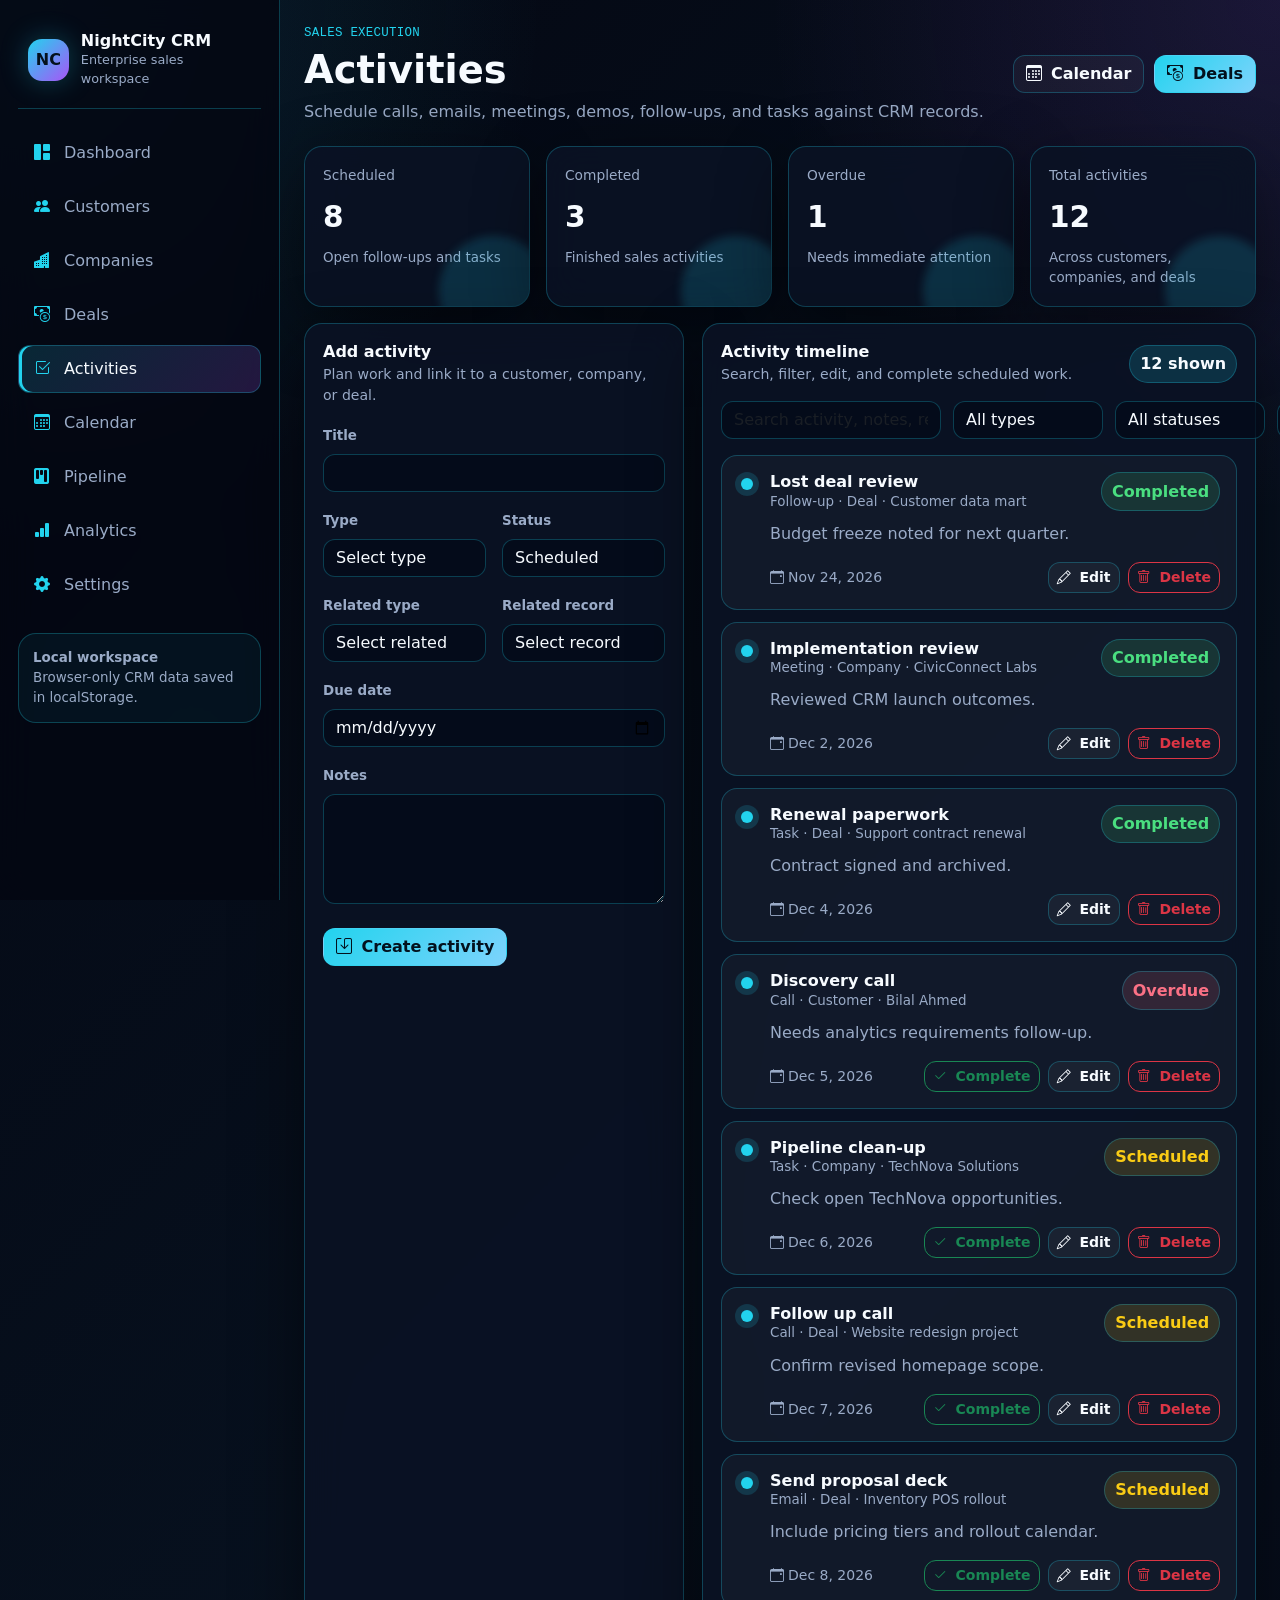
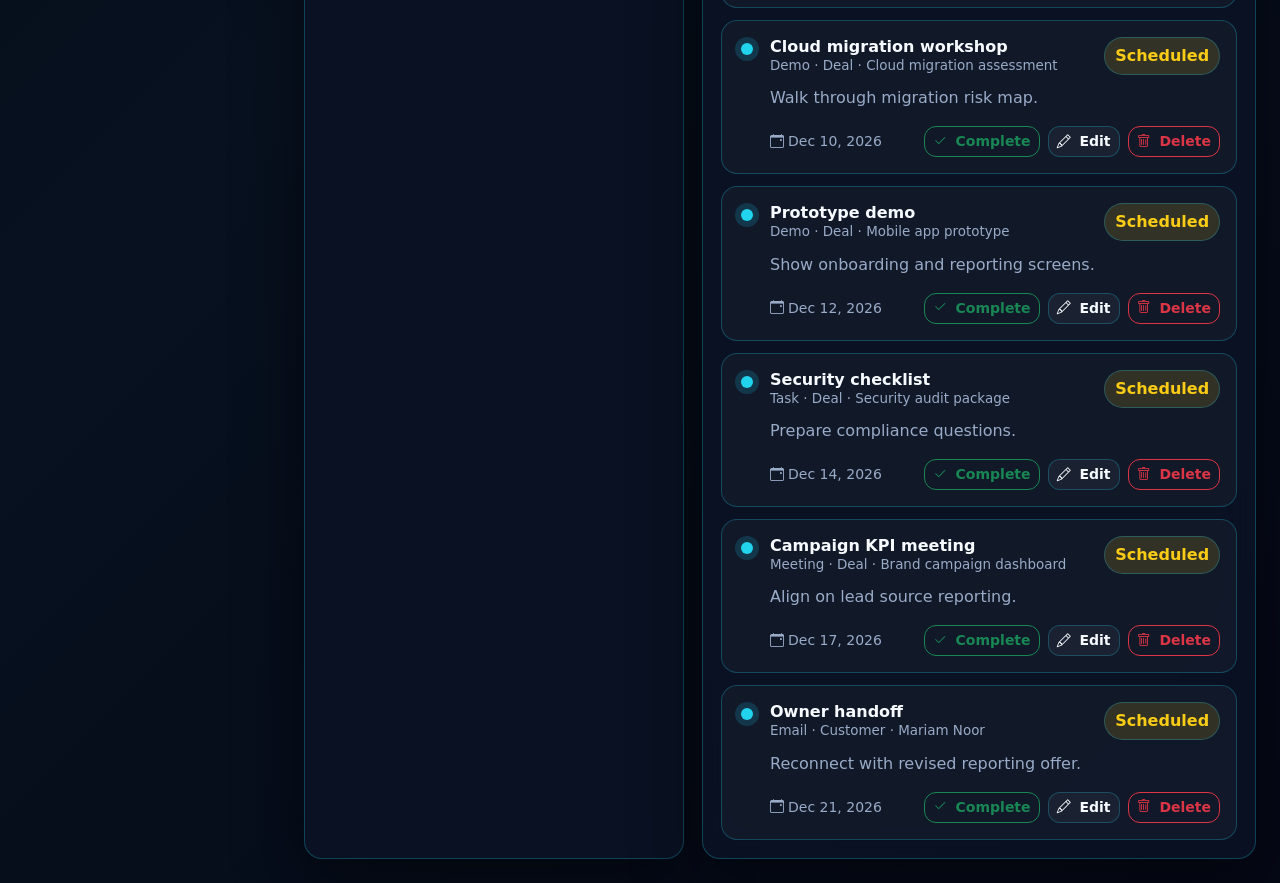
==== activities.html @ 767fdb7a "Build CRM Dashboard browser app" ====
<!-- activities.html -->
<!doctype html>
<html lang="en">
  <head>
    <meta charset="utf-8" />
    <meta name="viewport" content="width=device-width, initial-scale=1" />
    <title>CRM Dashboard | Activities</title>
    <link
      href="https://cdn.jsdelivr.net/npm/bootstrap@5.3.3/dist/css/bootstrap.min.css"
      rel="stylesheet"
    />
    <link
      href="https://cdn.jsdelivr.net/npm/bootstrap-icons@1.11.3/font/bootstrap-icons.css"
      rel="stylesheet"
    />
    <link href="styles.css" rel="stylesheet" />
    <link href="css/activities.css" rel="stylesheet" />
  </head>
  <body>
    <div id="app"></div>

    <script src="https://code.jquery.com/jquery-3.7.1.min.js"></script>
    <script src="https://cdn.jsdelivr.net/npm/bootstrap@5.3.3/dist/js/bootstrap.bundle.min.js"></script>
    <script src="js/shared.js"></script>
    <script src="js/activities.js"></script>
  </body>
</html>
---- styles.css ----
:root {
  --bg: #040712;
  --bg-soft: #07111f;
  --card: rgba(10, 18, 36, 0.9);
  --card-strong: rgba(14, 24, 48, 0.96);
  --text: #f7fbff;
  --muted: #9aabc7;
  --cyan: #22d3ee;
  --cyan-soft: rgba(34, 211, 238, 0.16);
  --purple: #a855f7;
  --purple-soft: rgba(168, 85, 247, 0.2);
  --green: #4ade80;
  --green-soft: rgba(74, 222, 128, 0.14);
  --yellow: #facc15;
  --red: #fb7185;
  --border: rgba(34, 211, 238, 0.26);
  --shadow: 0 22px 70px rgba(0, 0, 0, 0.48);
  --radius: 18px;
  --mono: "Cascadia Code", "Fira Code", Consolas, monospace;
}

* {
  box-sizing: border-box;
}

html {
  min-height: 100%;
}

body {
  min-height: 100vh;
  margin: 0;
  background:
    radial-gradient(
      circle at top left,
      rgba(34, 211, 238, 0.14),
      transparent 34rem
    ),
    radial-gradient(
      circle at top right,
      rgba(168, 85, 247, 0.13),
      transparent 32rem
    ),
    linear-gradient(135deg, #040712 0%, #07111f 52%, #050816 100%);
  color: var(--text);
  font-family:
    Inter,
    system-ui,
    -apple-system,
    BlinkMacSystemFont,
    "Segoe UI",
    sans-serif;
  overflow-x: hidden;
}

body.light-mode {
  --bg: #f4f7fb;
  --bg-soft: #eaf0f8;
  --card: rgba(255, 255, 255, 0.92);
  --card-strong: rgba(255, 255, 255, 0.98);
  --text: #0d1728;
  --muted: #5e6b7f;
  --border: rgba(15, 93, 120, 0.2);
  --shadow: 0 18px 45px rgba(15, 23, 42, 0.14);
  background:
    radial-gradient(
      circle at top left,
      rgba(34, 211, 238, 0.16),
      transparent 34rem
    ),
    radial-gradient(
      circle at top right,
      rgba(168, 85, 247, 0.12),
      transparent 32rem
    ),
    linear-gradient(135deg, #f4f7fb 0%, #eaf0f8 52%, #f8fbff 100%);
}

a {
  color: inherit;
  text-decoration: none;
}

button,
input,
select,
textarea {
  font: inherit;
}

.app-shell {
  display: grid;
  grid-template-columns: 280px minmax(0, 1fr);
  min-height: 100vh;
}

.sidebar {
  position: sticky;
  top: 0;
  height: 100vh;
  padding: 22px 18px;
  background: rgba(4, 7, 18, 0.82);
  border-right: 1px solid var(--border);
  backdrop-filter: blur(18px);
  z-index: 30;
}

.light-mode .sidebar {
  background: rgba(255, 255, 255, 0.86);
}

.sidebar-brand {
  display: flex;
  align-items: center;
  gap: 12px;
  padding: 10px 10px 20px;
  border-bottom: 1px solid var(--border);
}

.brand-mark {
  display: grid;
  place-items: center;
  width: 42px;
  height: 42px;
  border-radius: 14px;
  background: linear-gradient(135deg, var(--cyan), var(--purple));
  color: #04111c;
  font-weight: 900;
  box-shadow: 0 0 28px rgba(34, 211, 238, 0.28);
}

.brand-text {
  min-width: 0;
}

.brand-title {
  display: block;
  font-weight: 800;
  line-height: 1.1;
}

.brand-subtitle {
  display: block;
  color: var(--muted);
  font-size: 0.8rem;
}

.sidebar-nav {
  display: grid;
  gap: 6px;
  margin-top: 20px;
}

.nav-link {
  display: flex;
  align-items: center;
  gap: 11px;
  min-height: 44px;
  padding: 11px 12px;
  color: var(--muted);
  border: 1px solid transparent;
  border-radius: 12px;
  transition: 160ms ease;
}

.nav-link:hover {
  color: var(--text);
  background: var(--cyan-soft);
  border-color: var(--border);
}

.nav-link.active {
  color: var(--text);
  background: linear-gradient(135deg, var(--cyan-soft), var(--purple-soft));
  border-color: var(--border);
  box-shadow: inset 3px 0 0 var(--cyan);
}

.nav-icon {
  display: grid;
  place-items: center;
  width: 22px;
  color: var(--cyan);
  font-size: 1rem;
}

.sidebar-footer {
  margin-top: 24px;
  padding: 14px;
  color: var(--muted);
  border: 1px solid var(--border);
  border-radius: var(--radius);
  background: rgba(34, 211, 238, 0.06);
  font-size: 0.84rem;
}

.compact-sidebar .app-shell {
  grid-template-columns: 92px minmax(0, 1fr);
}

.compact-sidebar .sidebar {
  padding-inline: 14px;
}

.compact-sidebar .brand-text,
.compact-sidebar .nav-label,
.compact-sidebar .sidebar-footer {
  display: none;
}

.compact-sidebar .sidebar-brand {
  justify-content: center;
  padding-inline: 0;
}

.compact-sidebar .nav-link {
  justify-content: center;
}

.main-content {
  min-width: 0;
  padding: 24px;
}

.topbar {
  display: flex;
  align-items: center;
  justify-content: space-between;
  gap: 16px;
  margin-bottom: 22px;
}

.page-kicker {
  color: var(--cyan);
  font-family: var(--mono);
  font-size: 0.78rem;
  letter-spacing: 0.02em;
  text-transform: uppercase;
}

.page-title {
  margin: 4px 0 0;
  font-size: clamp(1.7rem, 3vw, 2.6rem);
  font-weight: 850;
}

.page-description {
  max-width: 760px;
  margin: 7px 0 0;
  color: var(--muted);
}

.topbar-actions {
  display: flex;
  flex-wrap: wrap;
  justify-content: flex-end;
  gap: 10px;
}

.panel,
.metric-card,
.form-panel,
.table-panel,
.chart-panel {
  border: 1px solid var(--border);
  border-radius: var(--radius);
  background: var(--card);
  box-shadow: var(--shadow);
  backdrop-filter: blur(18px);
}

.panel {
  padding: 18px;
}

.panel-header,
.table-header,
.form-header,
.chart-header {
  display: flex;
  align-items: center;
  justify-content: space-between;
  gap: 16px;
  margin-bottom: 16px;
}

.panel-title {
  margin: 0;
  font-size: 1rem;
  font-weight: 800;
}

.panel-subtitle {
  margin: 3px 0 0;
  color: var(--muted);
  font-size: 0.88rem;
}

.metric-grid {
  display: grid;
  grid-template-columns: repeat(4, minmax(0, 1fr));
  gap: 16px;
}

.metric-card {
  position: relative;
  min-height: 132px;
  padding: 18px;
  overflow: hidden;
}

.metric-card::after {
  content: "";
  position: absolute;
  inset: auto -20px -40px auto;
  width: 110px;
  height: 110px;
  border-radius: 999px;
  background: var(--cyan-soft);
  filter: blur(4px);
}

.metric-label {
  color: var(--muted);
  font-size: 0.86rem;
}

.metric-value {
  margin-top: 10px;
  font-size: 1.85rem;
  font-weight: 850;
}

.metric-note {
  margin-top: 8px;
  color: var(--muted);
  font-size: 0.84rem;
}

.content-grid {
  display: grid;
  grid-template-columns: minmax(0, 1.35fr) minmax(320px, 0.65fr);
  gap: 18px;
}

.section-stack {
  display: grid;
  gap: 18px;
}

.btn {
  border-radius: 12px;
  font-weight: 750;
}

.btn-primary {
  color: #03111d;
  background: linear-gradient(135deg, var(--cyan), #7dd3fc);
  border-color: transparent;
}

.btn-primary:hover {
  color: #03111d;
  filter: brightness(1.08);
}

.btn-outline-info,
.btn-outline-light,
.btn-outline-secondary,
.btn-outline-danger,
.btn-outline-success,
.btn-outline-warning {
  border-radius: 12px;
}

.btn-ghost {
  color: var(--text);
  background: rgba(255, 255, 255, 0.04);
  border: 1px solid var(--border);
}

.btn-ghost:hover {
  color: var(--text);
  background: var(--cyan-soft);
}

.form-control,
.form-select,
textarea.form-control {
  color: var(--text);
  background: rgba(3, 10, 24, 0.72);
  border: 1px solid var(--border);
  border-radius: 12px;
}

.form-control:focus,
.form-select:focus,
textarea.form-control:focus {
  color: var(--text);
  background: rgba(3, 10, 24, 0.88);
  border-color: var(--cyan);
  box-shadow: 0 0 0 0.2rem rgba(34, 211, 238, 0.16);
}

.light-mode .form-control,
.light-mode .form-select,
.light-mode textarea.form-control {
  color: var(--text);
  background: rgba(255, 255, 255, 0.8);
}

.form-label {
  color: var(--muted);
  font-weight: 700;
  font-size: 0.84rem;
}

.filter-bar {
  display: grid;
  grid-template-columns: minmax(220px, 1fr) repeat(3, minmax(150px, 220px));
  gap: 12px;
  margin-bottom: 16px;
}

.table {
  margin: 0;
  color: var(--text);
  vertical-align: middle;
}

.table thead th {
  color: var(--muted);
  border-bottom: 1px solid var(--border);
  font-size: 0.78rem;
  letter-spacing: 0.02em;
  text-transform: uppercase;
}

.table tbody td {
  border-color: rgba(154, 171, 199, 0.16);
}

.table-hover tbody tr:hover {
  color: var(--text);
  background: rgba(34, 211, 238, 0.07);
}

.table-responsive {
  border-radius: 14px;
}

.badge-soft {
  display: inline-flex;
  align-items: center;
  gap: 6px;
  padding: 0.38rem 0.62rem;
  border: 1px solid var(--border);
  border-radius: 999px;
  background: var(--cyan-soft);
  color: var(--text);
  font-weight: 750;
}

.badge-lead,
.badge-new {
  background: var(--cyan-soft);
  color: var(--cyan);
}

.badge-prospect,
.badge-qualified,
.badge-proposal {
  background: var(--purple-soft);
  color: #d8b4fe;
}

.badge-customer,
.badge-won,
.badge-completed {
  background: var(--green-soft);
  color: var(--green);
}

.badge-inactive,
.badge-lost,
.badge-overdue {
  background: rgba(251, 113, 133, 0.14);
  color: var(--red);
}

.badge-negotiation,
.badge-scheduled {
  background: rgba(250, 204, 21, 0.14);
  color: var(--yellow);
}

.action-row {
  display: flex;
  flex-wrap: wrap;
  gap: 8px;
}

.icon-btn {
  display: inline-grid;
  place-items: center;
  width: 34px;
  height: 34px;
  padding: 0;
  border-radius: 10px;
}

.empty-state {
  display: grid;
  place-items: center;
  min-height: 180px;
  padding: 28px;
  color: var(--muted);
  text-align: center;
  border: 1px dashed var(--border);
  border-radius: var(--radius);
  background: rgba(255, 255, 255, 0.025);
}

.status-toast {
  position: fixed;
  right: 22px;
  bottom: 22px;
  z-index: 2000;
  min-width: min(360px, calc(100vw - 44px));
  padding: 14px 16px;
  color: var(--text);
  border: 1px solid var(--border);
  border-radius: 14px;
  background: var(--card-strong);
  box-shadow: var(--shadow);
}

.status-toast.success {
  border-color: rgba(74, 222, 128, 0.45);
}

.status-toast.danger {
  border-color: rgba(251, 113, 133, 0.45);
}

.status-toast.warning {
  border-color: rgba(250, 204, 21, 0.45);
}

.modal-content {
  color: var(--text);
  border: 1px solid var(--border);
  border-radius: var(--radius);
  background: var(--card-strong);
  box-shadow: var(--shadow);
}

.modal-header,
.modal-footer {
  border-color: var(--border);
}

.btn-close {
  filter: invert(1);
}

.light-mode .btn-close {
  filter: none;
}

.text-muted {
  color: var(--muted) !important;
}

.mono {
  font-family: var(--mono);
}

.value-positive {
  color: var(--green);
}

.value-warning {
  color: var(--yellow);
}

.value-danger {
  color: var(--red);
}

.mobile-nav-toggle {
  display: none;
}

@media (max-width: 1100px) {
  .metric-grid {
    grid-template-columns: repeat(2, minmax(0, 1fr));
  }

  .content-grid {
    grid-template-columns: 1fr;
  }

  .filter-bar {
    grid-template-columns: repeat(2, minmax(0, 1fr));
  }
}

@media (max-width: 860px) {
  .app-shell {
    grid-template-columns: 1fr;
  }

  .sidebar {
    position: fixed;
    inset: 0 auto 0 0;
    width: min(310px, 88vw);
    transform: translateX(-104%);
    transition: transform 180ms ease;
  }

  body.nav-open .sidebar {
    transform: translateX(0);
  }

  .mobile-nav-toggle {
    display: inline-flex;
  }

  .main-content {
    padding: 18px;
  }

  .topbar {
    align-items: flex-start;
    flex-direction: column;
  }

  .topbar-actions {
    justify-content: flex-start;
  }

  .compact-sidebar .app-shell {
    grid-template-columns: 1fr;
  }

  .compact-sidebar .brand-text,
  .compact-sidebar .nav-label,
  .compact-sidebar .sidebar-footer {
    display: block;
  }

  .compact-sidebar .nav-link {
    justify-content: flex-start;
  }
}

@media (max-width: 620px) {
  .main-content {
    padding: 14px;
  }

  .metric-grid,
  .filter-bar {
    grid-template-columns: 1fr;
  }

  .panel,
  .metric-card,
  .form-panel,
  .table-panel,
  .chart-panel {
    border-radius: 14px;
  }

  .panel-header,
  .table-header,
  .form-header,
  .chart-header {
    align-items: flex-start;
    flex-direction: column;
  }

  .page-title {
    font-size: 1.7rem;
  }

  .table {
    min-width: 760px;
  }
}
---- css/activities.css ----
/* css/activities.css */
.activity-layout {
  display: grid;
  grid-template-columns: minmax(280px, 380px) minmax(0, 1fr);
  gap: 18px;
}

.timeline {
  position: relative;
  display: grid;
  gap: 12px;
}

.timeline-card {
  position: relative;
  padding: 16px 16px 16px 48px;
  border: 1px solid var(--border);
  border-radius: 16px;
  background: rgba(255, 255, 255, 0.035);
}

.timeline-card::before {
  content: "";
  position: absolute;
  left: 19px;
  top: 22px;
  width: 12px;
  height: 12px;
  border-radius: 999px;
  background: var(--cyan);
  box-shadow: 0 0 0 6px var(--cyan-soft);
}

.timeline-title {
  margin: 0;
  font-size: 1rem;
  font-weight: 850;
}

.timeline-meta {
  color: var(--muted);
  font-size: 0.84rem;
}

.timeline-notes {
  margin: 10px 0 0;
  color: var(--muted);
}

.activity-toolbar {
  display: flex;
  flex-wrap: wrap;
  gap: 8px;
}

@media (max-width: 1100px) {
  .activity-layout {
    grid-template-columns: 1fr;
  }
}
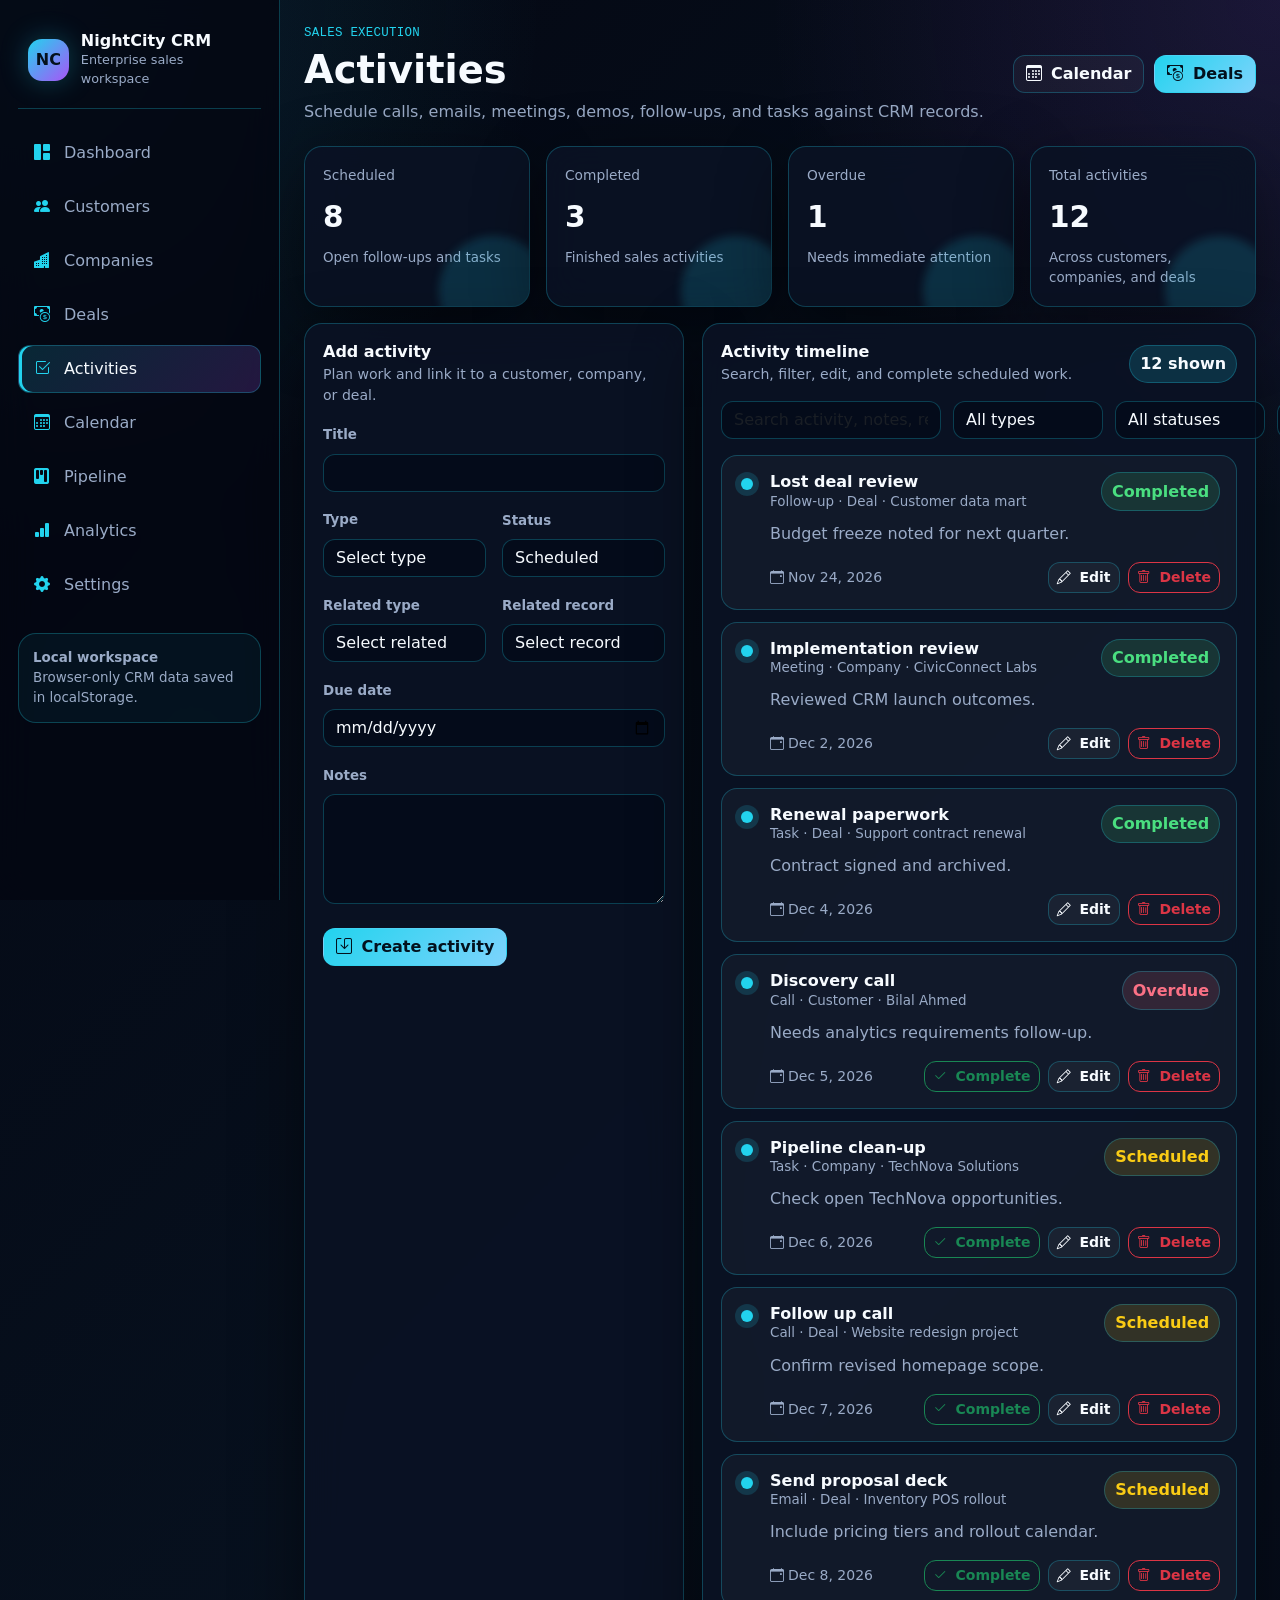
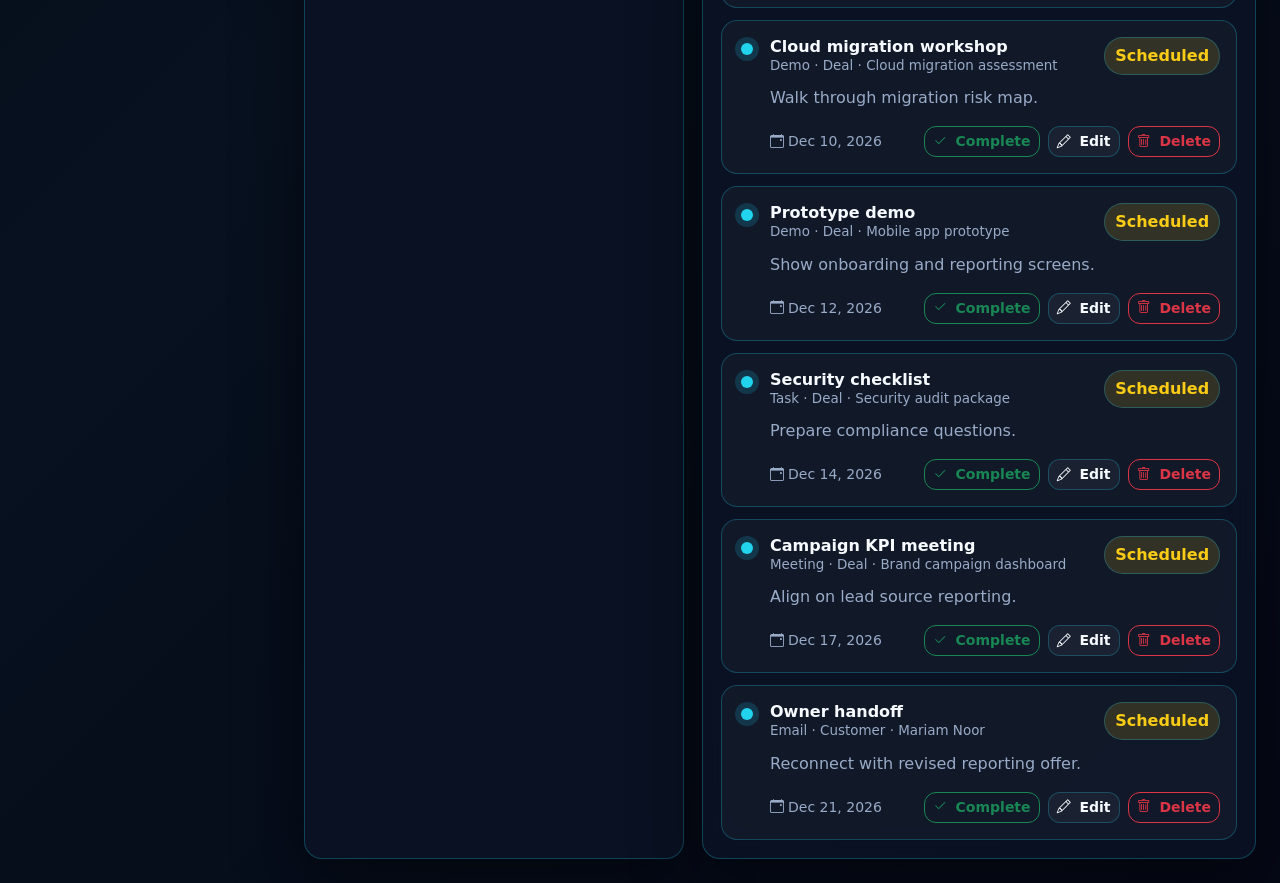
==== commit a23aa65c: "Add SEO meta tags, canonical URLs, and sitemap" ====
--- a/activities.html
+++ b/activities.html
@@ -5,6 +5,15 @@
     <meta charset="utf-8" />
     <meta name="viewport" content="width=device-width, initial-scale=1" />
     <title>CRM Dashboard | Activities</title>
+    <meta name="description" content="A browser-based enterprise CRM dashboard with customers, companies, deals, activities, calendar, sales pipeline, analytics, dark mode, and localStorage persistence." />
+    <link rel="canonical" href="https://fazal305.github.io/crm-dashboard/activities.html" />
+    <meta property="og:type" content="website" />
+    <meta property="og:url" content="https://fazal305.github.io/crm-dashboard/activities.html" />
+    <meta property="og:title" content="CRM Dashboard | Activities" />
+    <meta property="og:description" content="A browser-based enterprise CRM dashboard with customers, companies, deals, activities, calendar, sales pipeline, analytics, dark mode, and localStorage persistence." />
+    <meta name="twitter:card" content="summary_large_image" />
+    <meta name="twitter:title" content="CRM Dashboard | Activities" />
+    <meta name="twitter:description" content="A browser-based enterprise CRM dashboard with customers, companies, deals, activities, calendar, sales pipeline, analytics, dark mode, and localStorage persistence." />
     <link
       href="https://cdn.jsdelivr.net/npm/bootstrap@5.3.3/dist/css/bootstrap.min.css"
       rel="stylesheet"
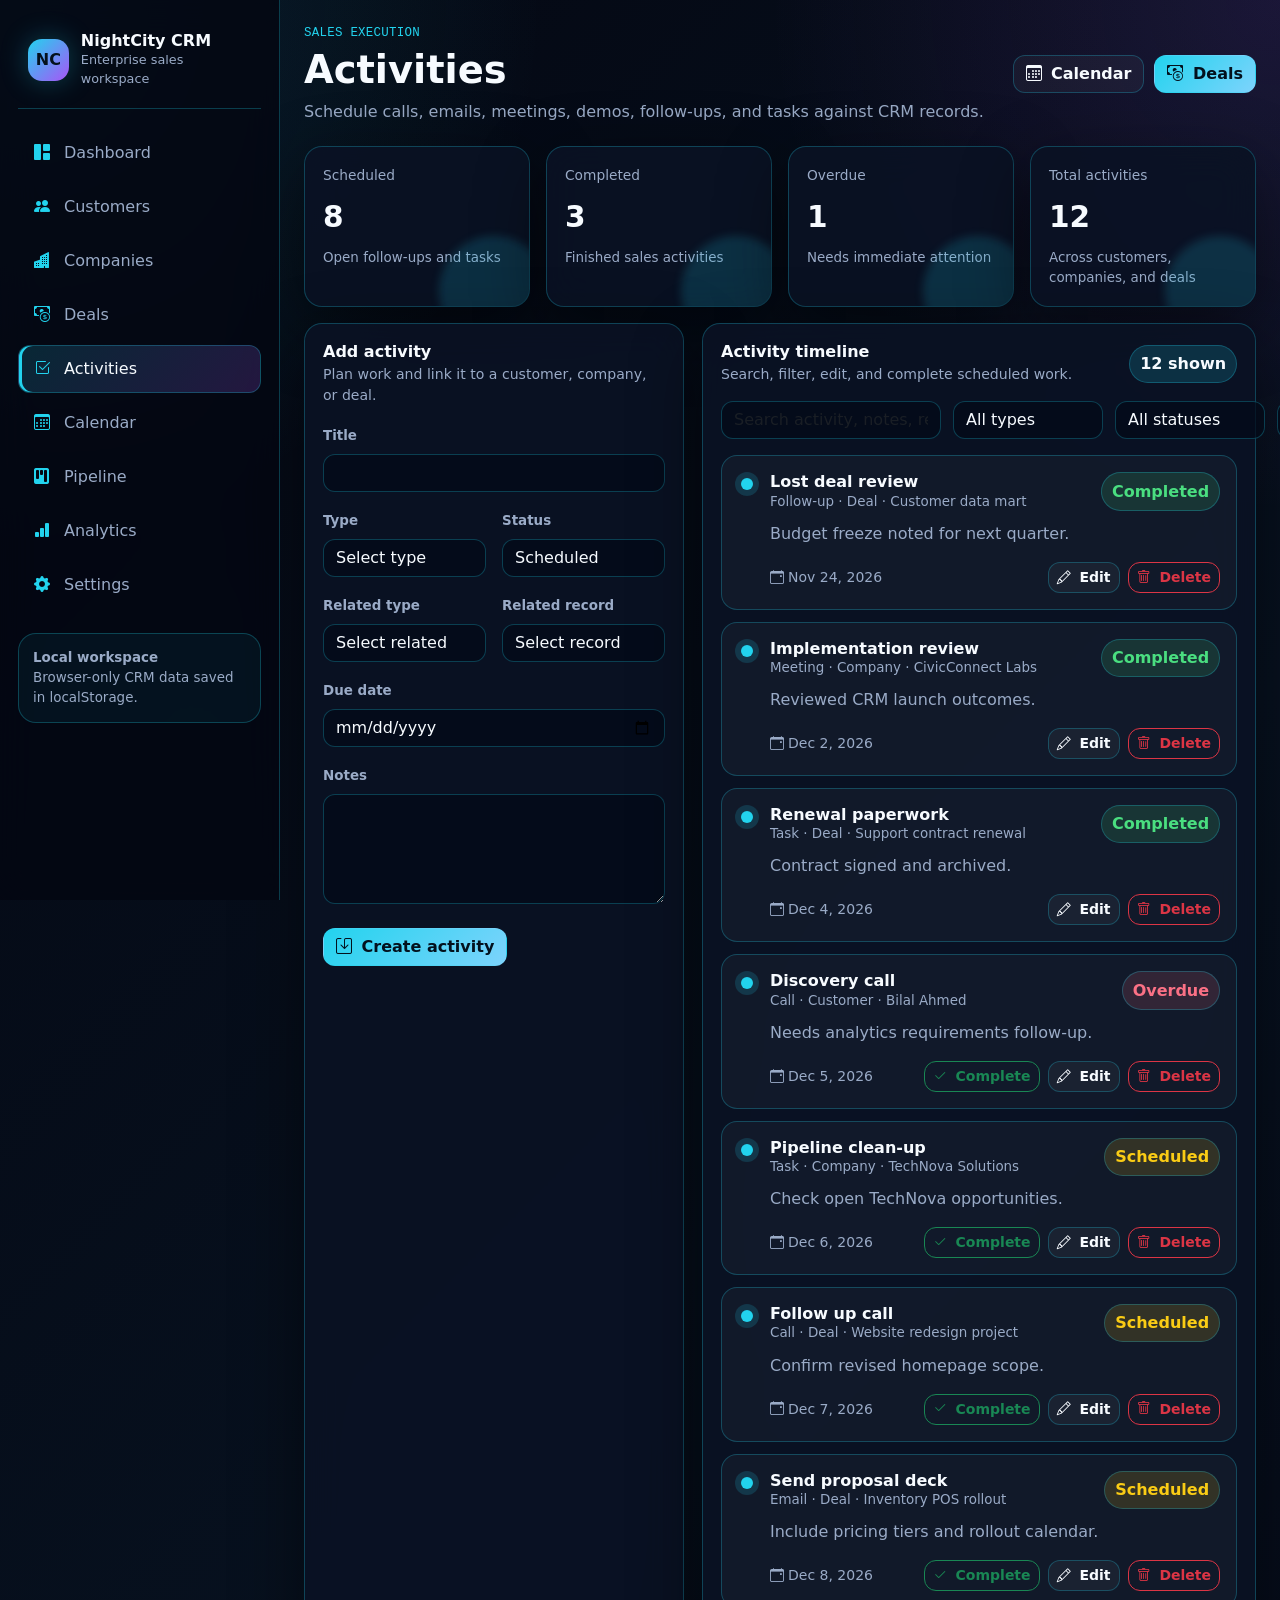
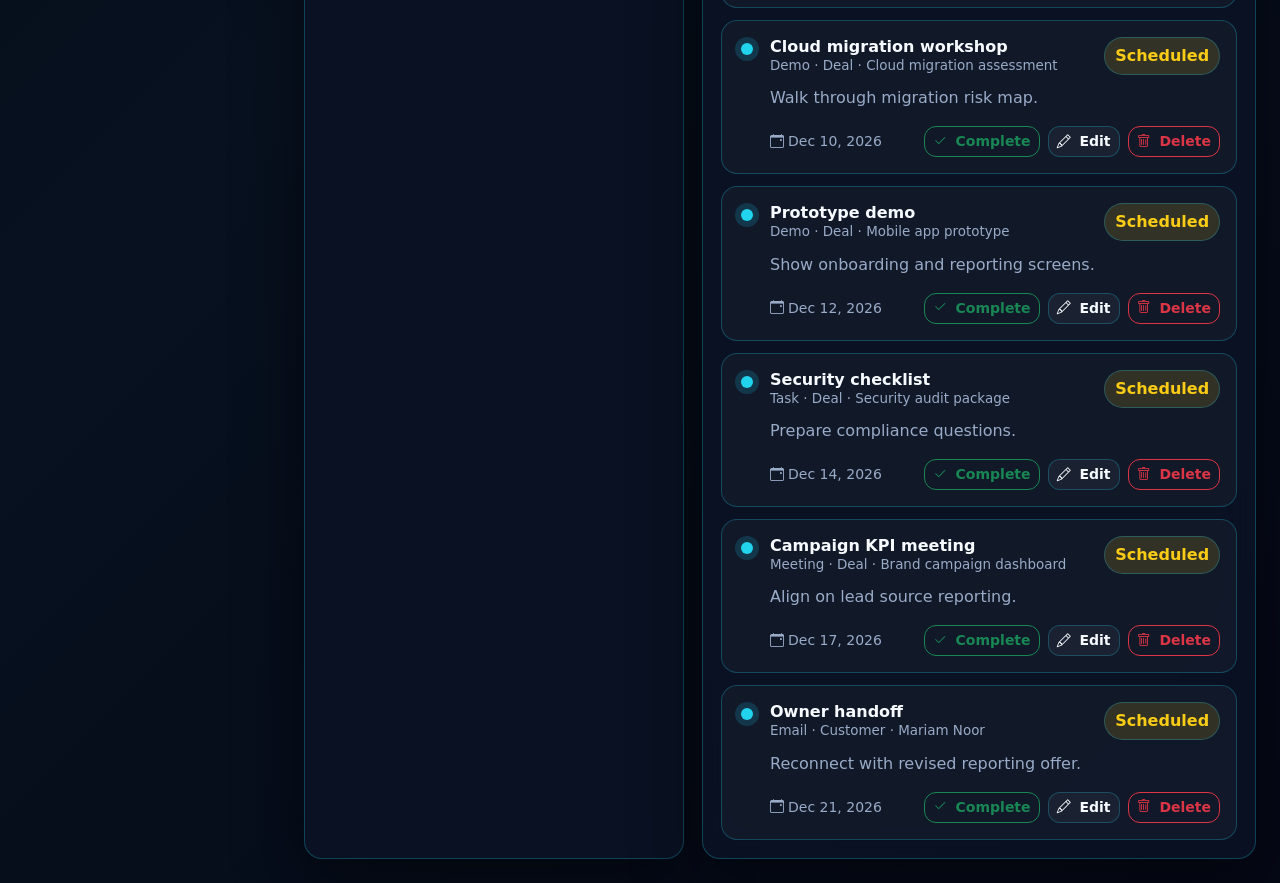
==== commit eeed2baa: "Add favicon Matches the shared cyan-on-navy monogram style used across the dev tool suite, with a di" ====
--- a/activities.html
+++ b/activities.html
@@ -5,6 +5,7 @@
     <meta charset="utf-8" />
     <meta name="viewport" content="width=device-width, initial-scale=1" />
     <title>CRM Dashboard | Activities</title>
+    <link rel="icon" type="image/svg+xml" href="assets/favicon.svg" />
     <meta name="description" content="A browser-based enterprise CRM dashboard with customers, companies, deals, activities, calendar, sales pipeline, analytics, dark mode, and localStorage persistence." />
     <link rel="canonical" href="https://fazal305.github.io/crm-dashboard/activities.html" />
     <meta property="og:type" content="website" />
--- a/styles.css
+++ b/styles.css
@@ -269,6 +269,12 @@
   backdrop-filter: blur(18px);
 }
 
+.table-panel,
+.form-panel,
+.chart-panel {
+  min-width: 0;
+}
+
 .panel {
   padding: 18px;
 }
